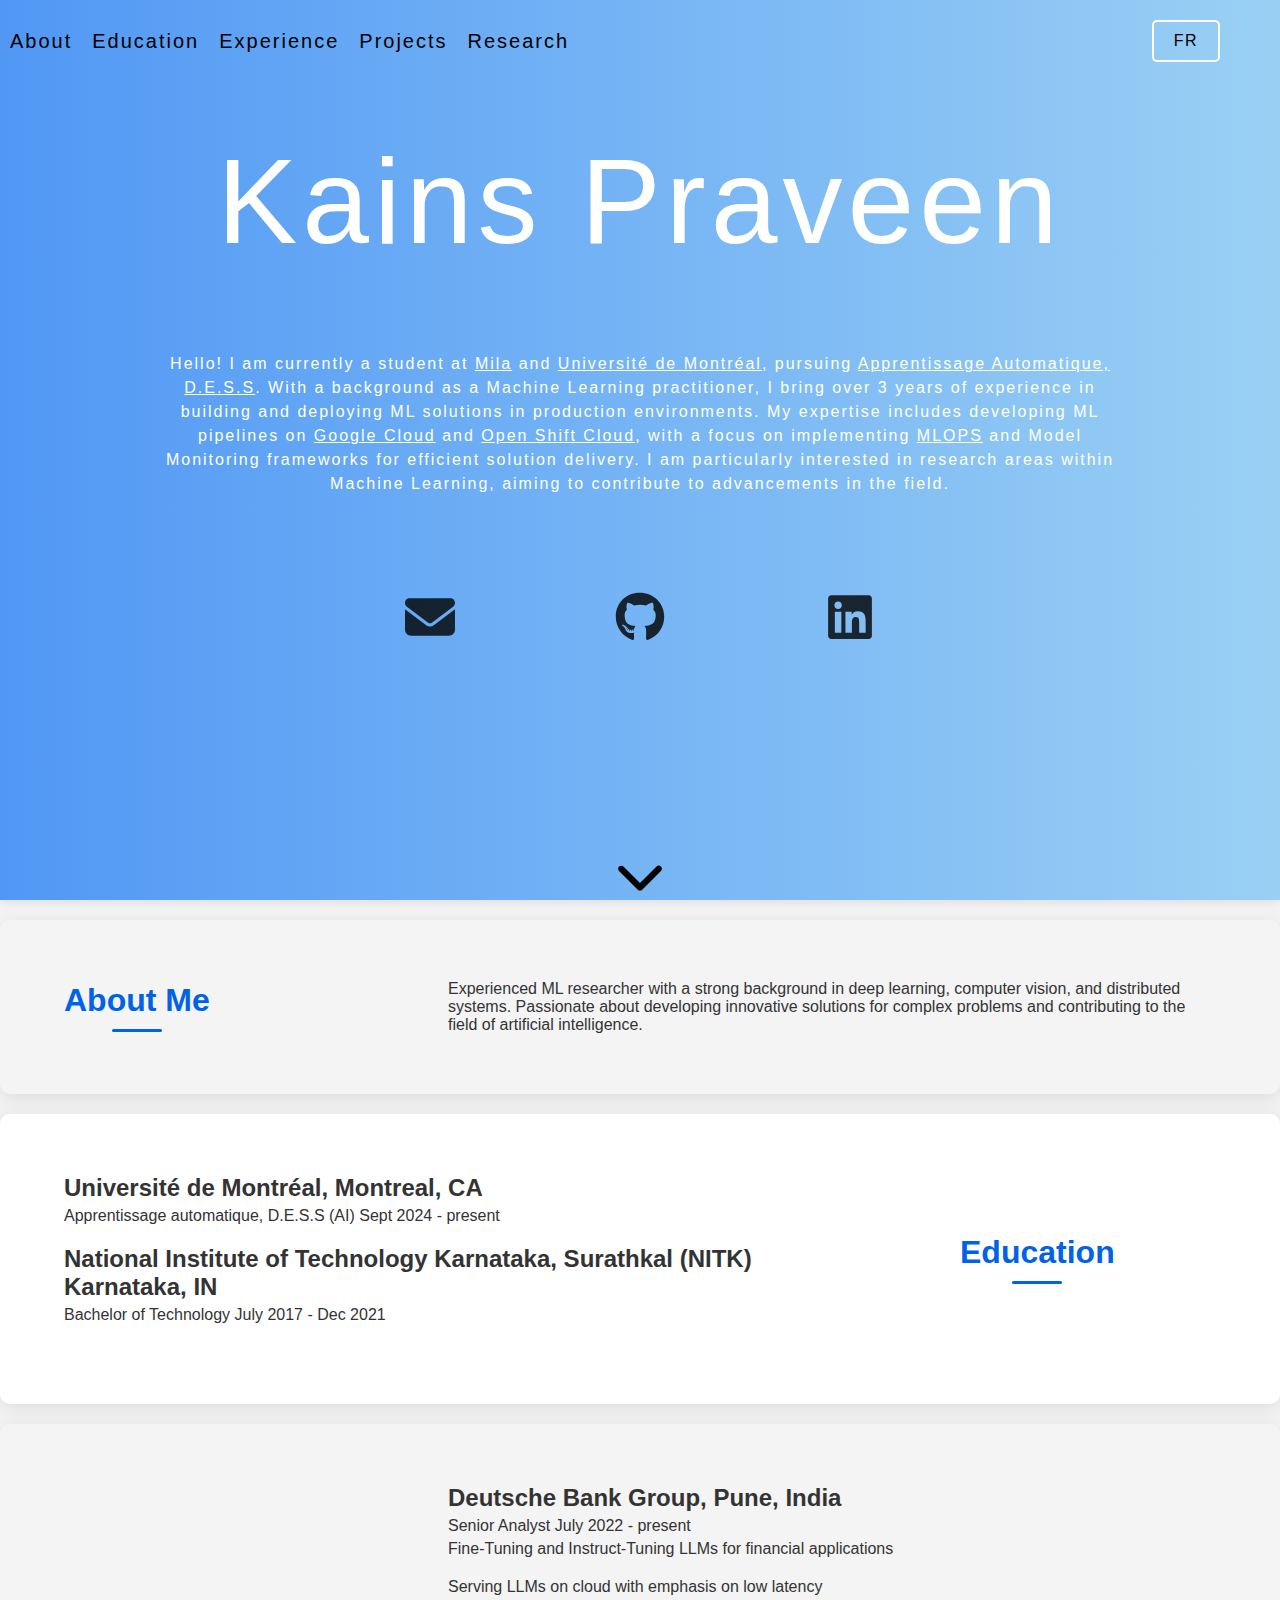
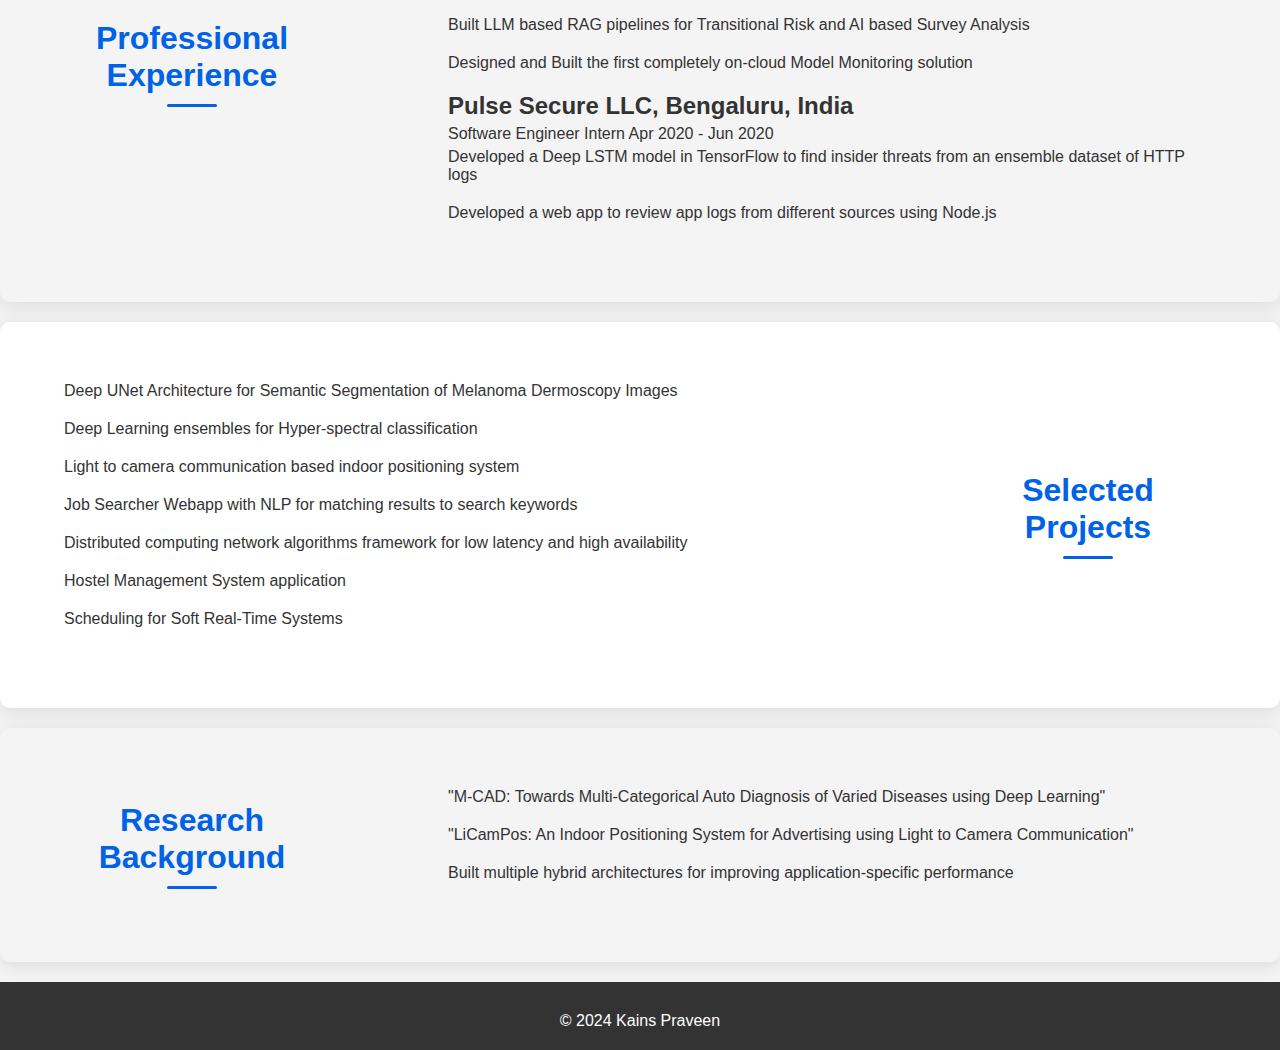
==== index-en.html @ 53f89d79 "added bi-lingual code" ====
<!DOCTYPE html>
<html lang="en">
<head>
    <meta charset="UTF-8">
    <meta name="viewport" content="width=device-width, initial-scale=1.0">
    <title>Kains Praveen - ML Grad</title>
    <link rel="stylesheet" href="style.css">
    <link rel="preconnect" href="https://fonts.googleapis.com">
    <link rel="preconnect" href="https://fonts.gstatic.com" crossorigin>
    <link href="https://fonts.googleapis.com/css2?family=Montserrat:wght@300;400;600&display=swap" rel="stylesheet">
</head>
<body>

    <header class="hero">
        <div class = "header-bar">
            <nav>
                <ul>
                    <li style="cursor: pointer;"><a href="#about">About</a></li>
                    <li style="cursor: pointer;"><a href="#education">Education</a></li>
                    <li style="cursor: pointer;"><a href="#experience">Experience</a></li>
                    <li style="cursor: pointer;"><a href="#projects">Projects</a></li>
                    <li style="cursor: pointer;"><a href="#research">Research</a></li>
                    <!-- <li style="cursor: pointer;"><a href="#skills">Compétences</a></li>
                    <li style="cursor: pointer;"><a href="#volunteering">Bénévolat</a></li>
                    <li style="cursor: pointer;"><a href="#extracurricular">Activités extrascolaires</a></li> -->
                </ul>
            </nav>
            <div class="language-switcher">
                <button id="langButton">FR</button>
            </div>
        </div>
        <div class="header-content">
            <!-- <img src="images/profile.jpg" alt="Kains Praveen" class="profile-pic"> -->
            <div class="header-text">
                <p class="name">Kains Praveen</p>
            </div>
            
        </div>

        <div class="bio">
            <p align="center" class="tag">Hello! I am currently a student at <u class="underline">Mila</u> and <u class = "underline"> Université de Montréal</u>, pursuing <u class="underline">Apprentissage Automatique, D.E.S.S</u>. With a background as a Machine Learning practitioner, I bring over 3 years of experience in building and deploying ML solutions in production environments. My expertise includes developing ML pipelines on <u classs="underline">Google Cloud</u> and <u class="underline">Open Shift Cloud</u>, with a focus on implementing <u class="underline">MLOPS</u> and Model Monitoring frameworks for efficient solution delivery. I am particularly interested in research areas within Machine Learning, aiming to contribute to advancements in the field.</p>
        </div>
            
        <div class="container-contact">
            
            <a href="mailto:kainspraveen33@gmail.com">
                <img src="images/mail.svg" class="icon">
            </a>
            <a href="https://github.com/kainspraveen"><img src="images/github.svg" class="icon"></a>
            <a href="https://linkedin.com/in/kainsprav"><img src="images/linkedin.svg" class="icon"></a>

        </div>
        <div class="chevron-icon">
            <a href="#about" ><img src="images/chevron-down.svg" ></a>
        </div>
    </header>







    <!-- ######################################### -->
    <!-- <header class="hero">
        <div >
            <div class="header-content">
                <img src="images/profile.jpg" alt="Kains Praveen" class="profile-pic">
                <div class="header-text">
                    <h1>Kains Praveen</h1>
                    <p>ML Grad</p>
                </div>
            </div>
            <nav>
                <ul>
                    <li style="cursor: pointer;"><a href="#about">About</a></li>
                    <li style="cursor: pointer;"><a href="#education">Education</a></li>
                    <li style="cursor: pointer;"><a href="#experience">Experience</a></li>
                    <li style="cursor: pointer;"><a href="#projects">Projects</a></li>
                    <li style="cursor: pointer;"><a href="#research">Research</a></li>
                    <li style="cursor: pointer;"><a href="#skills">Skills</a></li>
                    <li style="cursor: pointer;"><a href="#volunteering">Volunteering</a></li>
                    <li style="cursor: pointer;"><a href="#extracurricular">Extracurricular</a></li>
                </ul>
            </nav>
            
        </div>
        <div class="container-contact">
            <ul>
                <li><a href="mailto:kainspraveen33@gmail.com">
                    <img src = "images/mail.svg" class = "icon">
                </a></li>
                <li><a href="https://github.com/kainspraveen"><img src = "images/github.svg" class = "icon"></a></li>
                <li><a href="https://linkedin.com/in/kainsprav"><img src = "images/linkedin.svg" class = "icon"></a></li>
            </ul>
        </div>
    </header>/ -->

    <section id="about">
        <div class="container-header">
            <h2>About Me</h2>
        </div>
        <div class="container">
            <p>Experienced ML researcher with a strong background in deep learning, computer vision, and distributed systems. Passionate about developing innovative solutions for complex problems and contributing to the field of artificial intelligence.</p>
        </div>
    </section>

    <section id="education">
        <div class="container">
            
            <ul>
                <li>
                    <h3>Université de Montréal, Montreal, CA</h3>
                    <p>Apprentissage automatique, D.E.S.S (AI) Sept 2024 - present</p>
                </li>
                <li>
                    <h3>National Institute of Technology Karnataka, Surathkal (NITK) Karnataka, IN</h3>
                    <p>Bachelor of Technology July 2017 - Dec 2021</p>
                </li>
                
            </ul>
            
        </div>
        <div class="container-header">
            <h2>Education</h2>
        </div>
    </section>

    <section id="experience">
        <div class="container-header">
            <h2>Professional Experience</h2>
        </div>
        <div class="container">
            <ul>
                <li>
                    <h3>Deutsche Bank Group, Pune, India</h3>
                    <p>Senior Analyst July 2022 - present</p>
                    <ul>
                        <li>Fine-Tuning and Instruct-Tuning LLMs for financial applications</li>
                        <li>Serving LLMs on cloud with emphasis on low latency</li>
                        <li>Built LLM based RAG pipelines for Transitional Risk and AI based Survey Analysis</li>
                        <li>Designed and Built the first completely on-cloud Model Monitoring solution</li>
                    </ul>
                </li>
                <li>
                    <h3>Pulse Secure LLC, Bengaluru, India</h3>
                    <p>Software Engineer Intern Apr 2020 - Jun 2020</p>
                    <ul>
                        <li>Developed a Deep LSTM model in TensorFlow to find insider threats from an ensemble dataset of HTTP logs</li>
                        <li>Developed a web app to review app logs from different sources using Node.js</li>
                    </ul>
                </li>
            </ul>
        </div>
    </section>

    <section id="projects">
        <div class="container">
            
            <ul>
                <li>Deep UNet Architecture for Semantic Segmentation of Melanoma Dermoscopy Images</li>
                <li>Deep Learning ensembles for Hyper-spectral classification</li>
                <li>Light to camera communication based indoor positioning system</li>
                <li>Job Searcher Webapp with NLP for matching results to search keywords</li>
                <li>Distributed computing network algorithms framework for low latency and high availability</li>
                <li>Hostel Management System application</li>
                <li>Scheduling for Soft Real-Time Systems</li>
            </ul>
        </div>
        <div class="container-header">
            <h2>Selected Projects</h2>
        </div>
    </section>

    <section id="research">
        <div class="container-header">
            <h2>Research Background</h2>
        </div>
        <div class="container">
            <ul>
                <li>"M-CAD: Towards Multi-Categorical Auto Diagnosis of Varied Diseases using Deep Learning"</li>
                <li>"LiCamPos: An Indoor Positioning System for Advertising using Light to Camera Communication"</li>
                <li>Built multiple hybrid architectures for improving application-specific performance</li>
            </ul>
        </div>
    </section>

    <!-- <section id="skills">
        <div class="container">
            
            <p>Python, C++, C, Bash Scripting, Java, Google Cloud, Docker, Kubernetes, Helm, Openshift Cloud, Kubeflow, TensorFlow, Scikit-learn, Pandas, Flask</p>
        </div>
        <div class="container-header">
            <h2>Skills</h2>
        </div>
    </section> -->

    <!-- <section id="volunteering">
        <div class="container-header">
            <h2>Volunteering and Social Contributions</h2>
        </div>
        <div class="container">
            <ul>
                <li>Teaching English at a Government school</li>
                <li>Mentoring community college students for Software Engineering and Finance careers</li>
                <li>Part of Deutsche Bank's Giving community</li>
            </ul>
        </div>
    </section> -->

    <!-- <section id="extracurricular">
        <div class="container">
            
            <ul>
                <li>Placed Top 10 in The Hindu Young World Painting Competition</li>
                <li>Working on a web platform for NGOs</li>
                <li>Photography, Music, Writing Poetry and Blogs</li>
            </ul>
        </div>
        <div class="container-header">
            <h2>Extracurricular Activities</h2>
        </div>
    </section> -->

    <footer>
        <div class="container">
            <p>&copy; 2024 Kains Praveen</p>
            <!-- <p>Contact: <a href="mailto:kainspraveen33@gmail.com">kainspraveen33@gmail.com</a></p>
            <ul>
                <li><a href="https://github.com/kainspraveen">GitHub</a></li>
                <li><a href="https://linkedin.com/in/kainspraveen">LinkedIn</a></li>
            </ul> -->
        </div>
    </footer>

    <script src="script.js"></script>
</body>
</html>
---- style.css ----
*{
	margin: 0;
	/* height: 100%; */
}

/* Importing Google Fonts */
@import url('https://fonts.googleapis.com/css2?family=Montserrat:wght@300;400;600&display=swap');

/* Base Styles */
body {
    /* font-family: 'Montserrat', sans-serif;
     */
    /* font-family: Greycliff C, -apple-system, BlinkMacSystemFont, Segoe UI, Roboto, Oxygen,
     Ubuntu, Cantarell, Fira Sans, Droid Sans, Helvetica Neue, sans-serif; */
     font-family: "SF Pro Text", "SF Pro Icons", "Helvetica Neue", Helvetica, Arial, sans-serif;
    margin: 0;
    padding: 0;
    background-color: #f4f4f4;
    color: #333;
}
.name{
    font-size: 120px;
    text-align: center;
    display: flex;
    letter-spacing: 5px;
}
.underline {
    text-decoration: underline;
}
/* .hero {
    display: flex;
    flex-direction: column;
    text-align: center;
} */
.header-text {
    display: flex;
    /* justify-content: flex-end; */
    margin: 50px auto;
    /* padding-top: 100px; */
    flex-direction: column;
    text-align: center;
}
header {
    /* background: linear-gradient(to right, #0062E6, #33AEFF); */
    background: linear-gradient(to right, #5198f5, #9ad0f4);

    color: white;
    height: 100vh;
    /* padding: 20px 0; */
    /* position: sticky; */
    top: 0;
    /* z-index: 1000; */
    box-shadow: 0 2px 10px rgba(0, 0, 0, 0.1);
}
.container-header {
    margin: 0;
    /* height: 100%; */
    /* size:100%; */
    display: flex;
    justify-content: space-between;
    align-items: center;
}
/* header .container {
    display: flex;
    justify-content: space-between;
    align-items: center;
} */

.header-content {
    display: flex;
    align-items: center;
}


.bio {
    padding: 0 12.5%;
    line-height: 1.5;
    letter-spacing: 2px;
    margin: 2.5% auto;
}
.container-contact {
    size: 100px;
    display: flex;
    justify-content: center;
    flex-direction: row;
    margin: 7.5% auto;
    /* align-content: end; */
    
}

.icon {
    width: 50px;
    height: 50px;
    padding: 0 80px;
    opacity: 0.8;
    /* border-radius: 50%;
    margin-right: 20px;
    box-shadow: 0 4px 10px rgba(0, 0, 0, 0.1); */
    transition: transform 0.3s ease-in-out;
}

.chevron-icon {
    width: 50px;
    height: 50px;
    /* padding: 0 80px; */
    /* opacity: 0.8; */
    
    margin: auto;
    position: absolute;
    bottom: 0;
    left: calc(50% - 25px);
    /* border-radius: 50%;
    margin-right: 20px;
    box-shadow: 0 4px 10px rgba(0, 0, 0, 0.1); */
    animation: jump 1s 2;
    transition: transform 0.3s ease-in-out;
}
.chevron-icon:hover{
    transform: scale(1.1);
}
@keyframes jump {
    0%, 20%, 50%, 80%, 100% {
        transform: translateY(0);
    }
    40% {
        transform: translateY(-20px);
    }
    60% {
        transform: translateY(-10px);
    }
}
.icon:hover {
    transform: scale(1.1);
    opacity: 1;
    border-image: round;

}
.profile-pic:hover {
    transform: scale(1.1);
}

header h1 {
    font-size: 2.5rem;
    margin: 0;
}

header p {
    margin: 0;
    font-weight: 300;
}

nav ul {
    list-style: none;
    /* padding: 10px; */
    margin: 0;
    display: flex;
    display: flex;
    text-decoration: none;
    justify-content: space-evenly;
    align-items: center;
}

nav ul li {
    margin: 0 10px;
}

nav ul li a {
    color: black;
    text-decoration: none;
    font-size: 20px;
    font-weight: 300;
    font-family: "Varela Round", sans-serif;
    letter-spacing: 2px;
    /* transition: color 0.3s ease-in-out; */
}

nav ul li a:hover {
    color: rgb(158, 48, 136);
    /* font-size: large; */
    text-decoration: underline;
}

.header-bar {
    display: flex;
    justify-content: space-between;
    align-items: center;
}

.language-switcher {
    display: flex;
    justify-content: flex-end;
    align-items: center;
    margin: 10px;
    padding: 10px 50px;
    /* margin-bottom: 20px; */
}

#langButton {
    background: none;
    border: 2px solid white;
    border-radius: 5px;
    padding: 10px 20px;
    font-size: 16px;
    cursor: pointer;
    letter-spacing: 1.5px;
    /* transition: background-color 0.3s, color 0.3s; */
}

#langButton:hover {
    /* background-color: #333; */
    /* color: #fff; */
    text-decoration: underline;
    /* font-size: 17px; */
}




/* Section Styles */
section {
    padding: 60px 0;
    background: white;
    margin: 20px 0;
    box-shadow: 0 4px 20px rgba(0, 0, 0, 0.1);
    border-radius: 10px;
    display: flex;
    flex-direction: row;
    justify-content: space-between;
    justify-items: center;
}

section:nth-child(even) {
    background: #f4f4f4;
}

.container {
    width: 60%;
    margin: 0 auto;
}
.container-header {
    width: 20%;
    margin: 0 5%
}

h2 {
    font-size: 2rem;
    /* margin-bottom: 20px; */
    text-align: center;
    color: #0062E6;
    position: relative;
}

h2::after {
    content: '';
    width: 50px;
    height: 3px;
    background: #0062E6;
    display: block;
    margin: 10px auto 0;
    border-radius: 3px;
}

ul {
    list-style: none;
    padding: 0;
}

section ul li {
    margin-bottom: 20px;
}

section ul li h3 {
    font-size: 1.5rem;
    margin: 0;
}

section ul li p {
    margin: 5px 0;
    font-weight: 300;
}

/* Footer Styles */
footer {
    background: #333;
    color: white;
    text-align: center;
    padding: 20px 0;
    margin-top: 20px;
}

footer ul {
    list-style: none;
    padding: 0;
}

footer ul li {
    display: inline;
    margin: 0 10px;
}

footer ul li a {
    color: white;
    text-decoration: none;
    font-weight: 600;
}

footer ul li a:hover {
    text-decoration: underline;
}

footer p {
    margin: 10px 0 0 0;
}

/* Animation Styles */
header, section, footer {
    animation: fadeIn 2s ease-in-out;
}

@keyframes fadeIn {
    from {
        opacity: 0;
    }
    to {
        opacity: 1;
    }
}
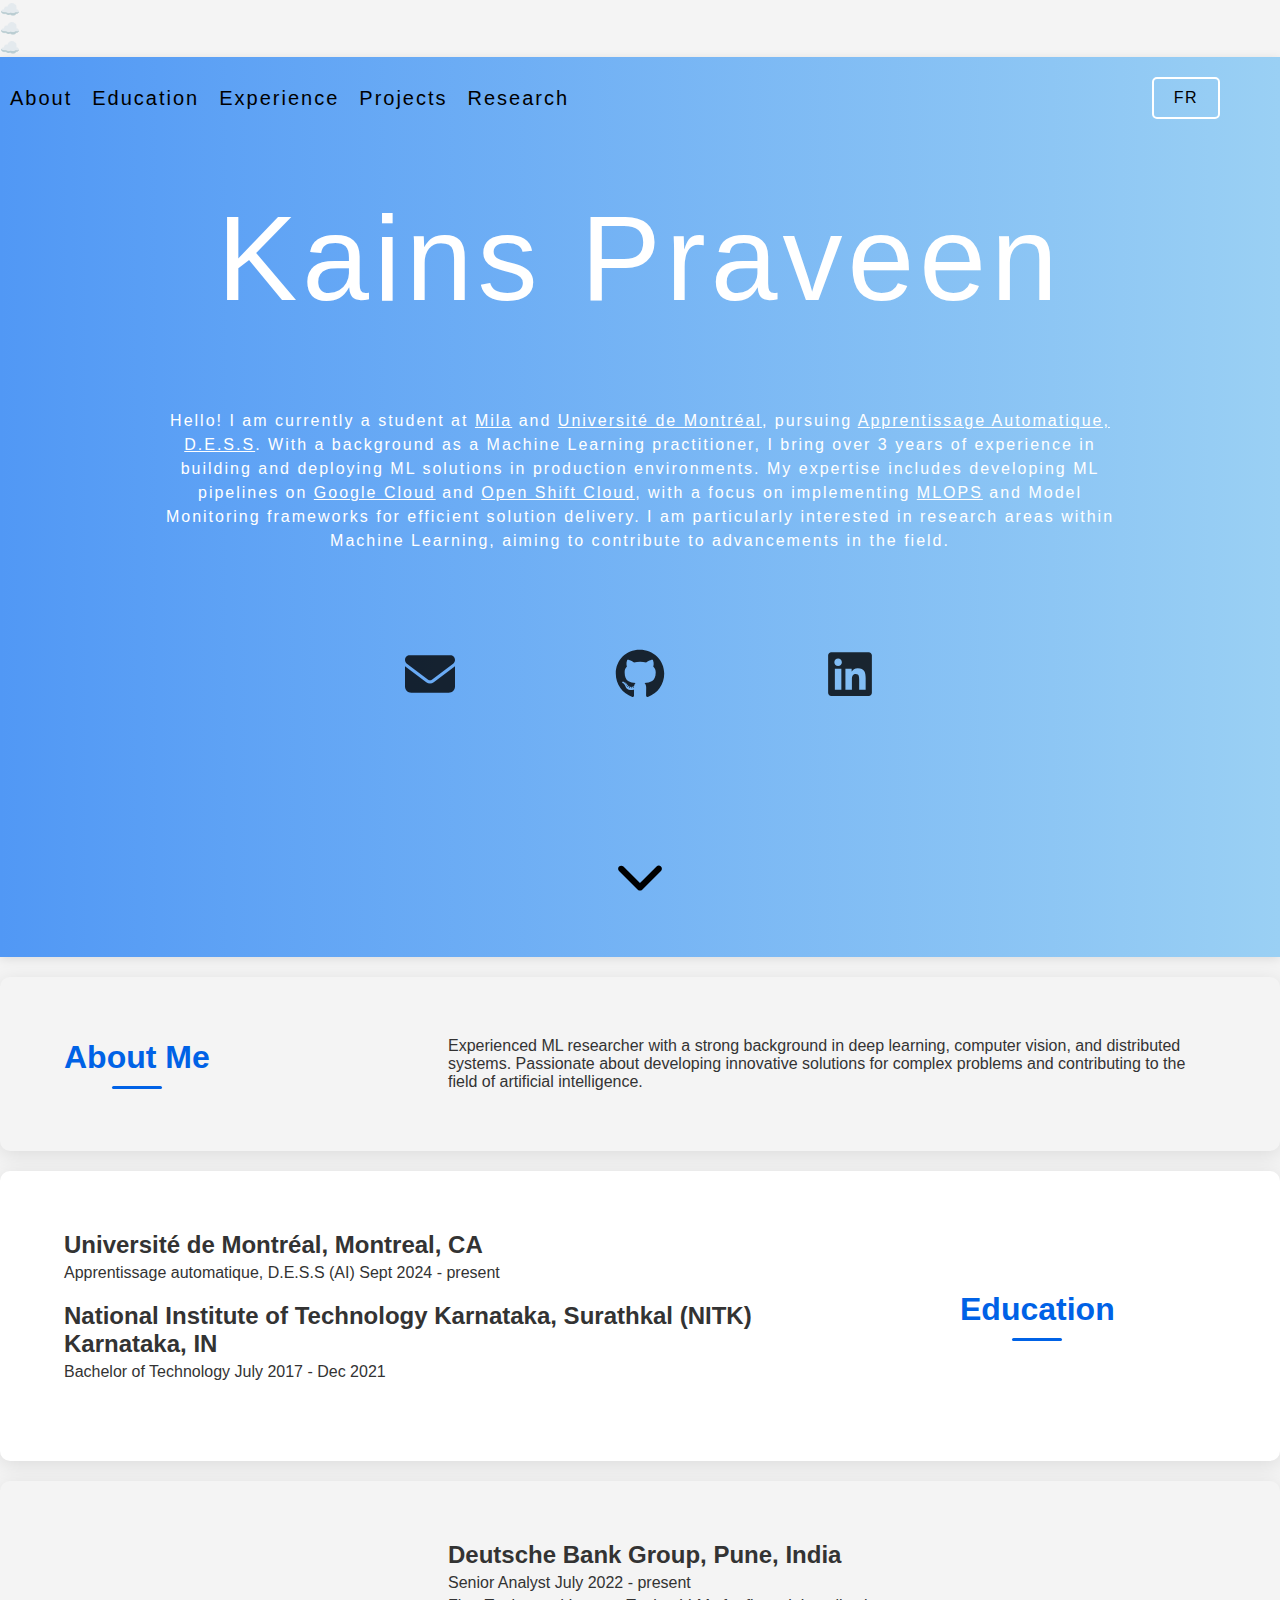
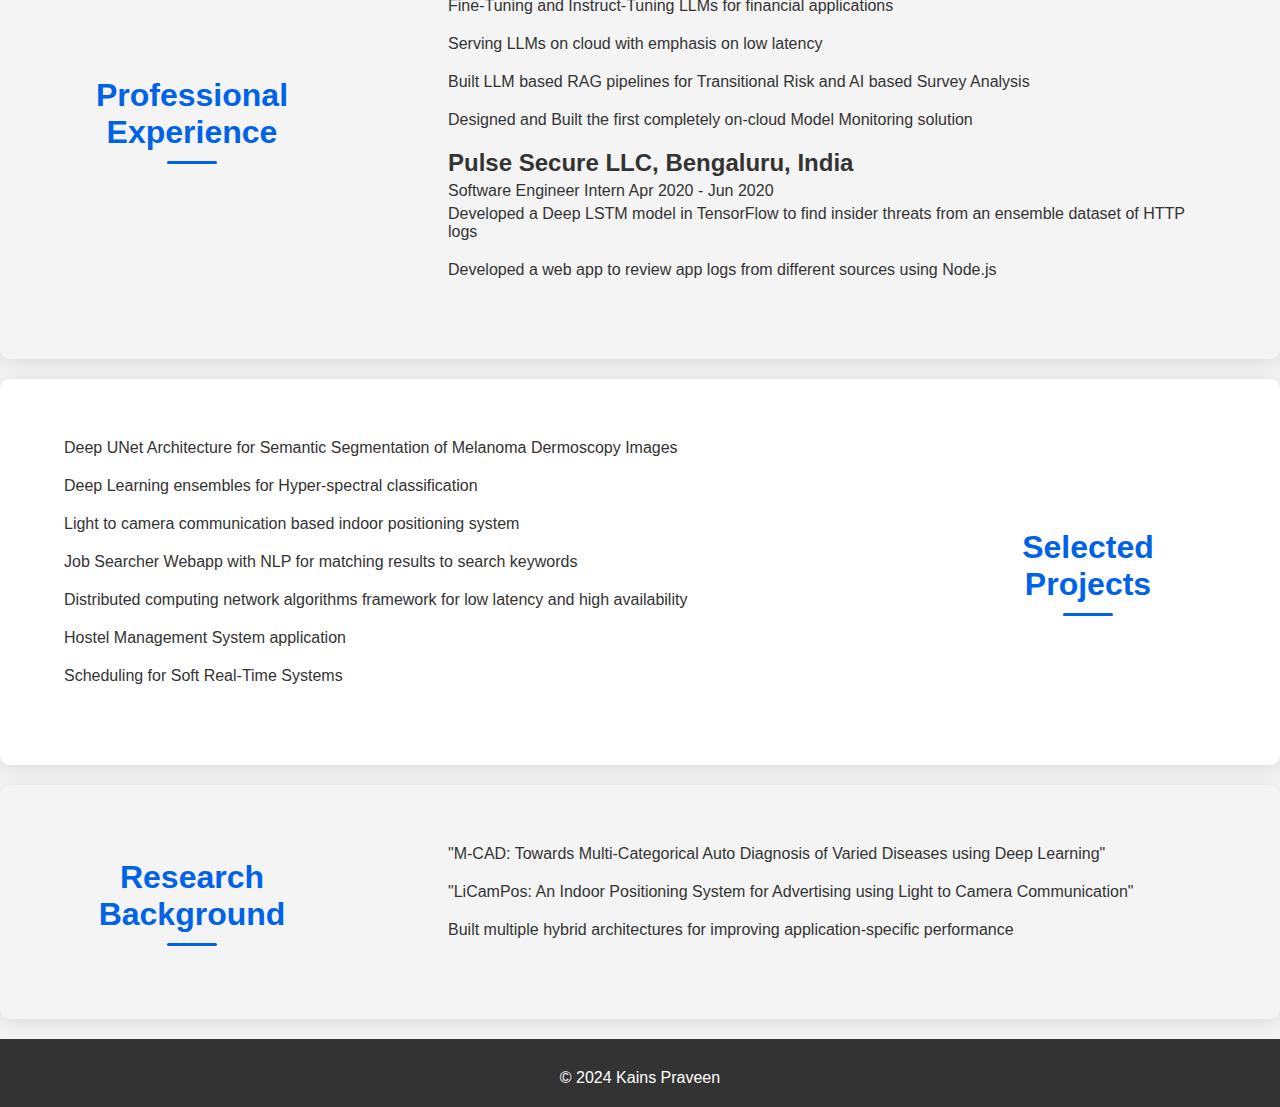
==== commit b3cb211e: "Update index-en.html" ====
--- a/index-en.html
+++ b/index-en.html
@@ -3,14 +3,23 @@
 <head>
     <meta charset="UTF-8">
     <meta name="viewport" content="width=device-width, initial-scale=1.0">
-    <title>Kains Praveen - ML Grad</title>
+    <title>Kains - Mila</title>
     <link rel="stylesheet" href="style.css">
     <link rel="preconnect" href="https://fonts.googleapis.com">
     <link rel="preconnect" href="https://fonts.gstatic.com" crossorigin>
     <link href="https://fonts.googleapis.com/css2?family=Montserrat:wght@300;400;600&display=swap" rel="stylesheet">
+    <link rel='icon' type='image/x-icon' href='./favicon.ico' />
 </head>
 <body>
-
+    <div class="shooting-star"><div class="tail"></div></div>
+    <div class="shooting-star"><div class="tail"></div></div>
+    <div class="shooting-star"><div class="tail"></div></div>
+    <div class="shooting-star"><div class="tail"></div></div>
+    <div class="shooting-star"><div class="tail"></div></div>
+    <div class = "cloud" id="cloud1">☁️</div>
+    <div class = "cloud" id="cloud2">☁️</div> 
+    <div class = "cloud" id="cloud3">☁️</div>
+    
     <header class="hero">
         <div class = "header-bar">
             <nav>
@@ -20,9 +29,7 @@
                     <li style="cursor: pointer;"><a href="#experience">Experience</a></li>
                     <li style="cursor: pointer;"><a href="#projects">Projects</a></li>
                     <li style="cursor: pointer;"><a href="#research">Research</a></li>
-                    <!-- <li style="cursor: pointer;"><a href="#skills">Compétences</a></li>
-                    <li style="cursor: pointer;"><a href="#volunteering">Bénévolat</a></li>
-                    <li style="cursor: pointer;"><a href="#extracurricular">Activités extrascolaires</a></li> -->
+
                 </ul>
             </nav>
             <div class="language-switcher">
@@ -30,7 +37,6 @@
             </div>
         </div>
         <div class="header-content">
-            <!-- <img src="images/profile.jpg" alt="Kains Praveen" class="profile-pic"> -->
             <div class="header-text">
                 <p class="name">Kains Praveen</p>
             </div>
@@ -58,43 +64,6 @@
 
 
 
-
-
-
-    <!-- ######################################### -->
-    <!-- <header class="hero">
-        <div >
-            <div class="header-content">
-                <img src="images/profile.jpg" alt="Kains Praveen" class="profile-pic">
-                <div class="header-text">
-                    <h1>Kains Praveen</h1>
-                    <p>ML Grad</p>
-                </div>
-            </div>
-            <nav>
-                <ul>
-                    <li style="cursor: pointer;"><a href="#about">About</a></li>
-                    <li style="cursor: pointer;"><a href="#education">Education</a></li>
-                    <li style="cursor: pointer;"><a href="#experience">Experience</a></li>
-                    <li style="cursor: pointer;"><a href="#projects">Projects</a></li>
-                    <li style="cursor: pointer;"><a href="#research">Research</a></li>
-                    <li style="cursor: pointer;"><a href="#skills">Skills</a></li>
-                    <li style="cursor: pointer;"><a href="#volunteering">Volunteering</a></li>
-                    <li style="cursor: pointer;"><a href="#extracurricular">Extracurricular</a></li>
-                </ul>
-            </nav>
-            
-        </div>
-        <div class="container-contact">
-            <ul>
-                <li><a href="mailto:kainspraveen33@gmail.com">
-                    <img src = "images/mail.svg" class = "icon">
-                </a></li>
-                <li><a href="https://github.com/kainspraveen"><img src = "images/github.svg" class = "icon"></a></li>
-                <li><a href="https://linkedin.com/in/kainsprav"><img src = "images/linkedin.svg" class = "icon"></a></li>
-            </ul>
-        </div>
-    </header>/ -->
 
     <section id="about">
         <div class="container-header">
@@ -185,51 +154,11 @@
         </div>
     </section>
 
-    <!-- <section id="skills">
-        <div class="container">
-            
-            <p>Python, C++, C, Bash Scripting, Java, Google Cloud, Docker, Kubernetes, Helm, Openshift Cloud, Kubeflow, TensorFlow, Scikit-learn, Pandas, Flask</p>
-        </div>
-        <div class="container-header">
-            <h2>Skills</h2>
-        </div>
-    </section> -->
-
-    <!-- <section id="volunteering">
-        <div class="container-header">
-            <h2>Volunteering and Social Contributions</h2>
-        </div>
-        <div class="container">
-            <ul>
-                <li>Teaching English at a Government school</li>
-                <li>Mentoring community college students for Software Engineering and Finance careers</li>
-                <li>Part of Deutsche Bank's Giving community</li>
-            </ul>
-        </div>
-    </section> -->
-
-    <!-- <section id="extracurricular">
-        <div class="container">
-            
-            <ul>
-                <li>Placed Top 10 in The Hindu Young World Painting Competition</li>
-                <li>Working on a web platform for NGOs</li>
-                <li>Photography, Music, Writing Poetry and Blogs</li>
-            </ul>
-        </div>
-        <div class="container-header">
-            <h2>Extracurricular Activities</h2>
-        </div>
-    </section> -->
 
     <footer>
         <div class="container">
             <p>&copy; 2024 Kains Praveen</p>
-            <!-- <p>Contact: <a href="mailto:kainspraveen33@gmail.com">kainspraveen33@gmail.com</a></p>
-            <ul>
-                <li><a href="https://github.com/kainspraveen">GitHub</a></li>
-                <li><a href="https://linkedin.com/in/kainspraveen">LinkedIn</a></li>
-            </ul> -->
+
         </div>
     </footer>
 
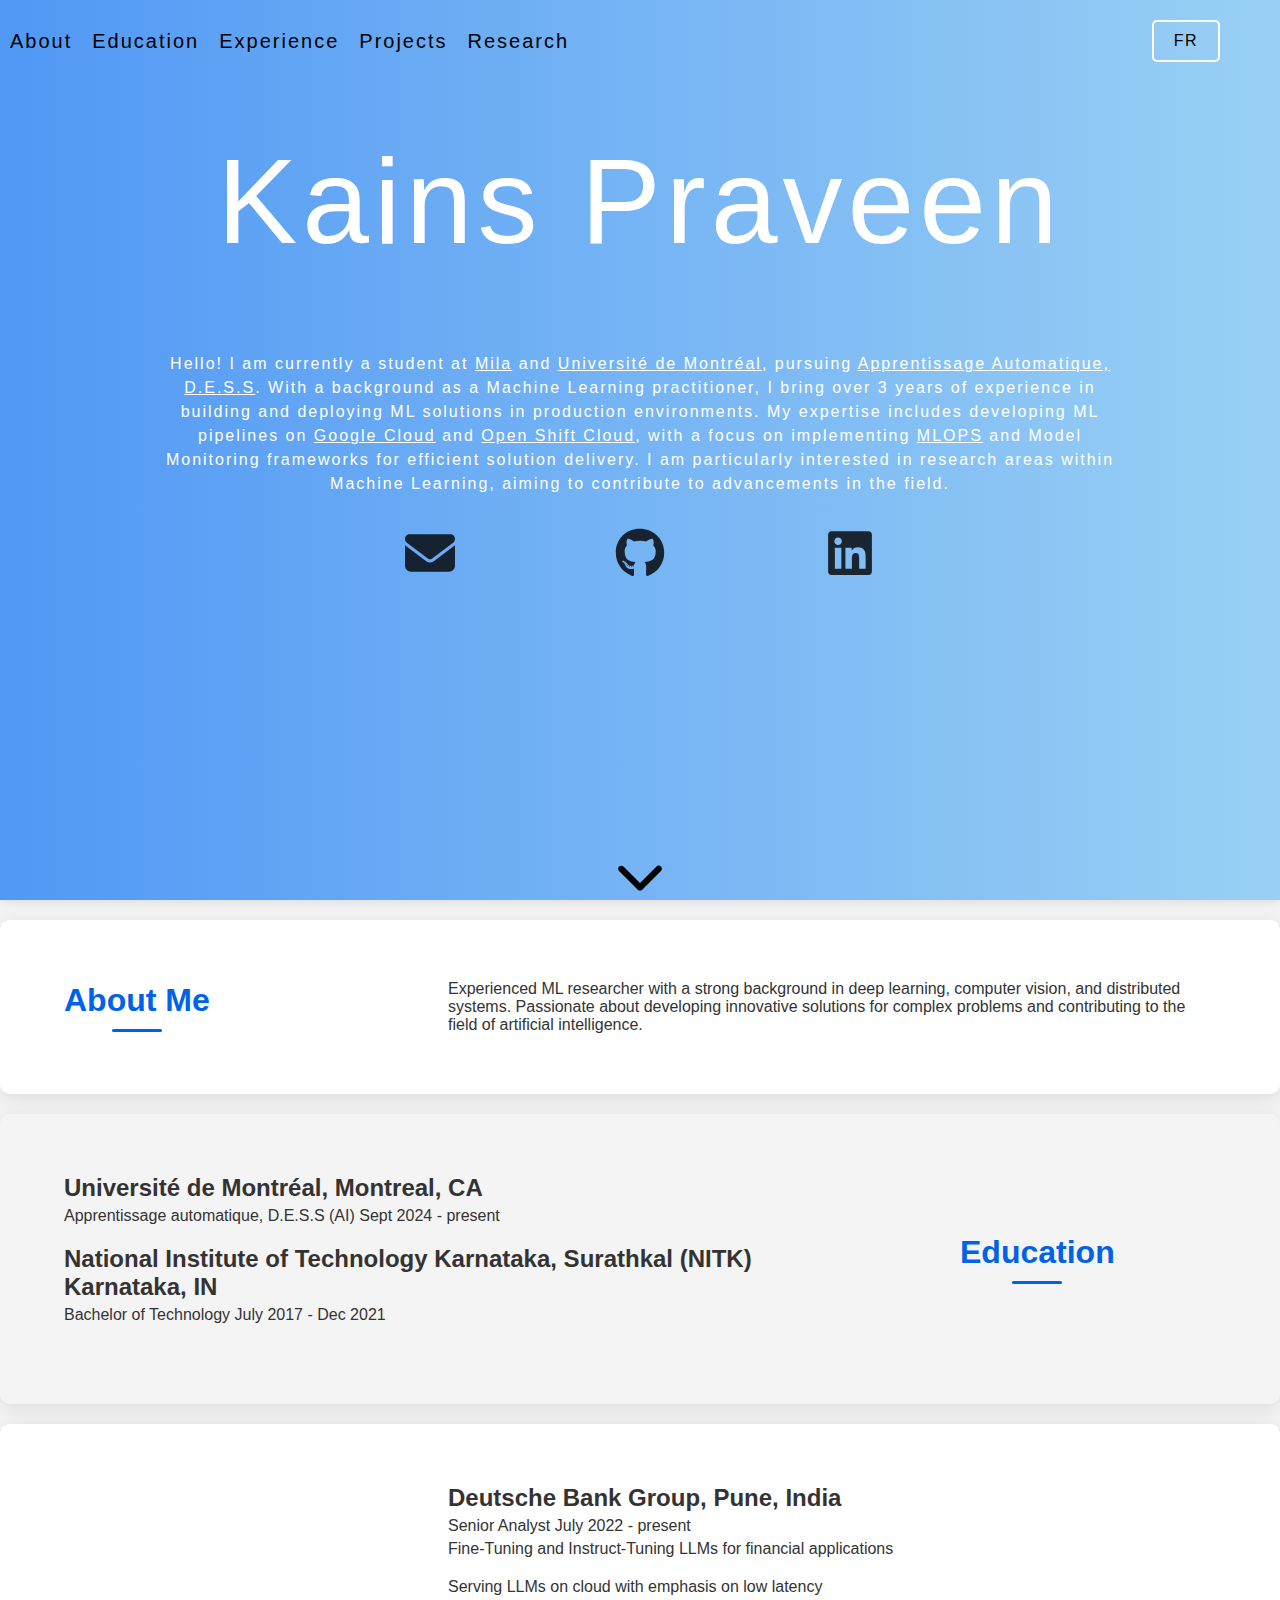
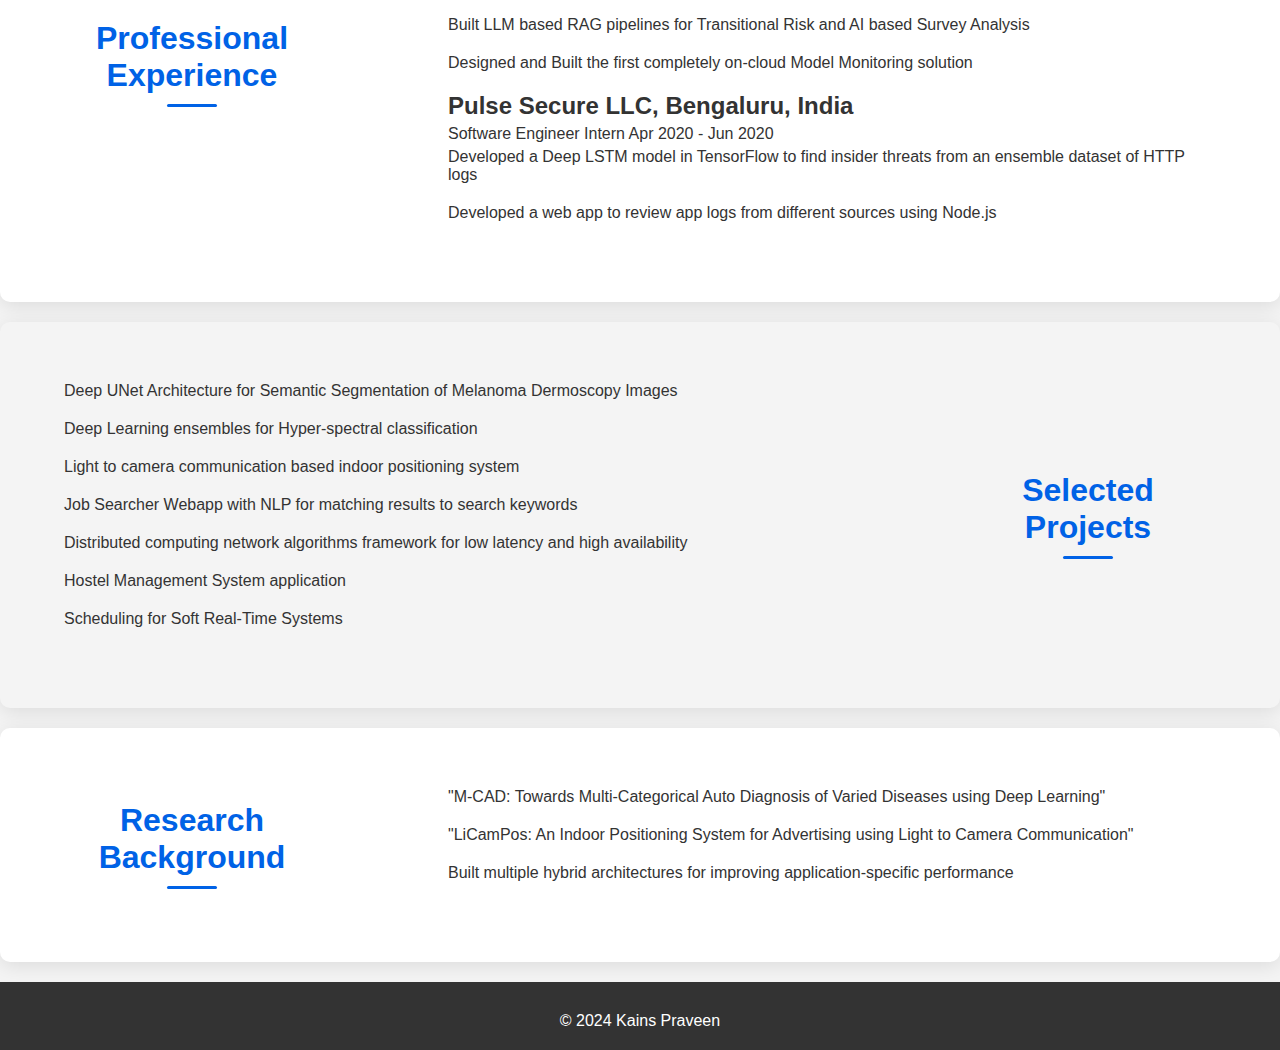
==== commit 2cedabb2: "Update index-en.html" ====
--- a/index-en.html
+++ b/index-en.html
@@ -11,11 +11,7 @@
     <link rel='icon' type='image/x-icon' href='./favicon.ico' />
 </head>
 <body>
-    <div class="shooting-star"><div class="tail"></div></div>
-    <div class="shooting-star"><div class="tail"></div></div>
-    <div class="shooting-star"><div class="tail"></div></div>
-    <div class="shooting-star"><div class="tail"></div></div>
-    <div class="shooting-star"><div class="tail"></div></div>
+    
     <div class = "cloud" id="cloud1">☁️</div>
     <div class = "cloud" id="cloud2">☁️</div> 
     <div class = "cloud" id="cloud3">☁️</div>
@@ -56,6 +52,10 @@
             <a href="https://linkedin.com/in/kainsprav"><img src="images/linkedin.svg" class="icon"></a>
 
         </div>
+<!--         <div class="quote-container">
+            <div class="quote">"నేను సైతం భువన భవనపు బావుటానై పైకి లేస్తాను!"</div>
+            <div class="popup">I too will rise up like the flag of the world's mansion!</div>
+        </div> -->
         <div class="chevron-icon">
             <a href="#about" ><img src="images/chevron-down.svg" ></a>
         </div>
--- a/style.css
+++ b/style.css
@@ -3,15 +3,114 @@
 	/* height: 100%; */
 }
 
+
+
+
+.shooting-star {
+    position: absolute;
+    width: 2px;
+    height: 100px;
+    background: linear-gradient(to bottom, rgba(255, 255, 255, 0) 0%, rgba(255, 255, 255, 1) 100%);
+    animation: shooting 1ms linear infinite;
+  }
+  
+  @keyframes shooting {
+    0% {
+        transform: translate(-10vw, -10vh) rotate(-45deg);
+      opacity: 1;
+    }
+    100% {
+      transform: translateX(120vw) translateY(120vh) rotate(-45deg);
+      opacity: 0;
+    }
+  }
+  
+
+
+  .shooting-star:nth-child(2) {
+    top: 10%;
+    left: 20%;
+    animation-duration: 6s;
+    animation-delay: 6s;
+  }
+  
+  .shooting-star:nth-child(3) {
+    top: 30%;
+    left: 10%;
+    animation-duration: 6s;
+    animation-delay: 6s;
+  }
+
+  .shooting-star:nth-child(4) {
+    top: 10%;
+    left: 50%;
+    animation-duration: 6s;
+    animation-delay: 6s;
+  }
+  .shooting-star:nth-child(5) {
+    top: 10%;
+    left: 70%;
+    animation-duration: 6s;
+    animation-delay: 6s;
+  }
+
+
+  .cloud {
+    font-size: 50px;
+    position: absolute;
+    background-repeat: no-repeat;
+    background-size: cover;
+    opacity: 0.8;
+    animation: float linear infinite;
+  }
+  
+  #cloud1 {
+    /* background-image: url('./images/cloud.svg'); */
+    width: 200px;
+    height: 100px;
+    top: 25%;
+    left: -200px;
+    animation-duration: 30s;
+  }
+  
+  #cloud2 {
+    /* background-image: url('./images/cloud.svg'); */
+    width: 250px;
+    height: 120px;
+    top: 55%;
+    left: -250px;
+    animation-duration: 40s;
+  }
+  
+  #cloud3 {
+    /* background-image: url('./images/cloud.svg'); */
+    width: 300px;
+    height: 150px;
+    top: 60%;
+    left: -300px;
+    animation-duration: 50s;
+  }
+  
+  @keyframes float {
+    0% {
+      transform: translateX(0);
+    }
+    100% {
+      transform: translateX(110vw);
+    }
+  }
+
+
+
+
+
+
 /* Importing Google Fonts */
 @import url('https://fonts.googleapis.com/css2?family=Montserrat:wght@300;400;600&display=swap');
 
 /* Base Styles */
 body {
-    /* font-family: 'Montserrat', sans-serif;
-     */
-    /* font-family: Greycliff C, -apple-system, BlinkMacSystemFont, Segoe UI, Roboto, Oxygen,
-     Ubuntu, Cantarell, Fira Sans, Droid Sans, Helvetica Neue, sans-serif; */
+
      font-family: "SF Pro Text", "SF Pro Icons", "Helvetica Neue", Helvetica, Arial, sans-serif;
     margin: 0;
     padding: 0;
@@ -27,11 +126,7 @@
 .underline {
     text-decoration: underline;
 }
-/* .hero {
-    display: flex;
-    flex-direction: column;
-    text-align: center;
-} */
+
 .header-text {
     display: flex;
     /* justify-content: flex-end; */
@@ -72,6 +167,70 @@
 }
 
 
+.quote-container {
+    margin: auto;
+    margin-top: 5%;
+    width: 350px;
+    height: auto;
+    display: flex;
+    justify-content: center;
+    flex-direction: row;
+    color: #333;
+    font-weight: 100;
+    line-height: 1.5;
+
+    
+}
+.qoute {
+    width: auto;
+    height: auto;
+    cursor: pointer;
+
+}
+
+.qoute p {
+    
+    color: black;
+}
+
+.quote-container:hover .popup {
+    visibility: visible;
+    opacity: 1;
+}
+
+.popup {
+    visibility: hidden;
+    width: 450px;
+    /* background-color: #555; */
+    letter-spacing: 2px;
+    color: #fff;
+    text-align: center;
+    border: 1px solid white;
+    border-radius: 5px;
+    padding: 10px 0;
+    position: absolute;
+    /* z-index: 1; */
+    margin-top: -2.5%; 
+    /* left: 50%; */
+    /* margin-left: -125px;  */
+    opacity: 0; 
+    transition: opacity 0.3s;
+}
+
+.popup::after {
+    content: '';
+    position: absolute;
+    top: 100%;
+    left: 50%;
+    margin-left: -5px;
+    border-width: 5px;
+    border-style: solid;
+    opacity: 0.7;
+    border-color: white transparent transparent transparent;
+}
+
+
+
 .bio {
     padding: 0 12.5%;
     line-height: 1.5;
@@ -83,8 +242,8 @@
     display: flex;
     justify-content: center;
     flex-direction: row;
-    margin: 7.5% auto;
-    /* align-content: end; */
+    margin: auto;
+
     
 }
 
@@ -93,25 +252,20 @@
     height: 50px;
     padding: 0 80px;
     opacity: 0.8;
-    /* border-radius: 50%;
-    margin-right: 20px;
-    box-shadow: 0 4px 10px rgba(0, 0, 0, 0.1); */
+
     transition: transform 0.3s ease-in-out;
 }
 
 .chevron-icon {
     width: 50px;
     height: 50px;
-    /* padding: 0 80px; */
-    /* opacity: 0.8; */
+
     
     margin: auto;
     position: absolute;
     bottom: 0;
     left: calc(50% - 25px);
-    /* border-radius: 50%;
-    margin-right: 20px;
-    box-shadow: 0 4px 10px rgba(0, 0, 0, 0.1); */
+
     animation: jump 1s 2;
     transition: transform 0.3s ease-in-out;
 }
@@ -207,8 +361,7 @@
 }
 
 #langButton:hover {
-    /* background-color: #333; */
-    /* color: #fff; */
+
     text-decoration: underline;
     /* font-size: 17px; */
 }
@@ -244,7 +397,7 @@
 
 h2 {
     font-size: 2rem;
-    /* margin-bottom: 20px; */
+
     text-align: center;
     color: #0062E6;
     position: relative;
